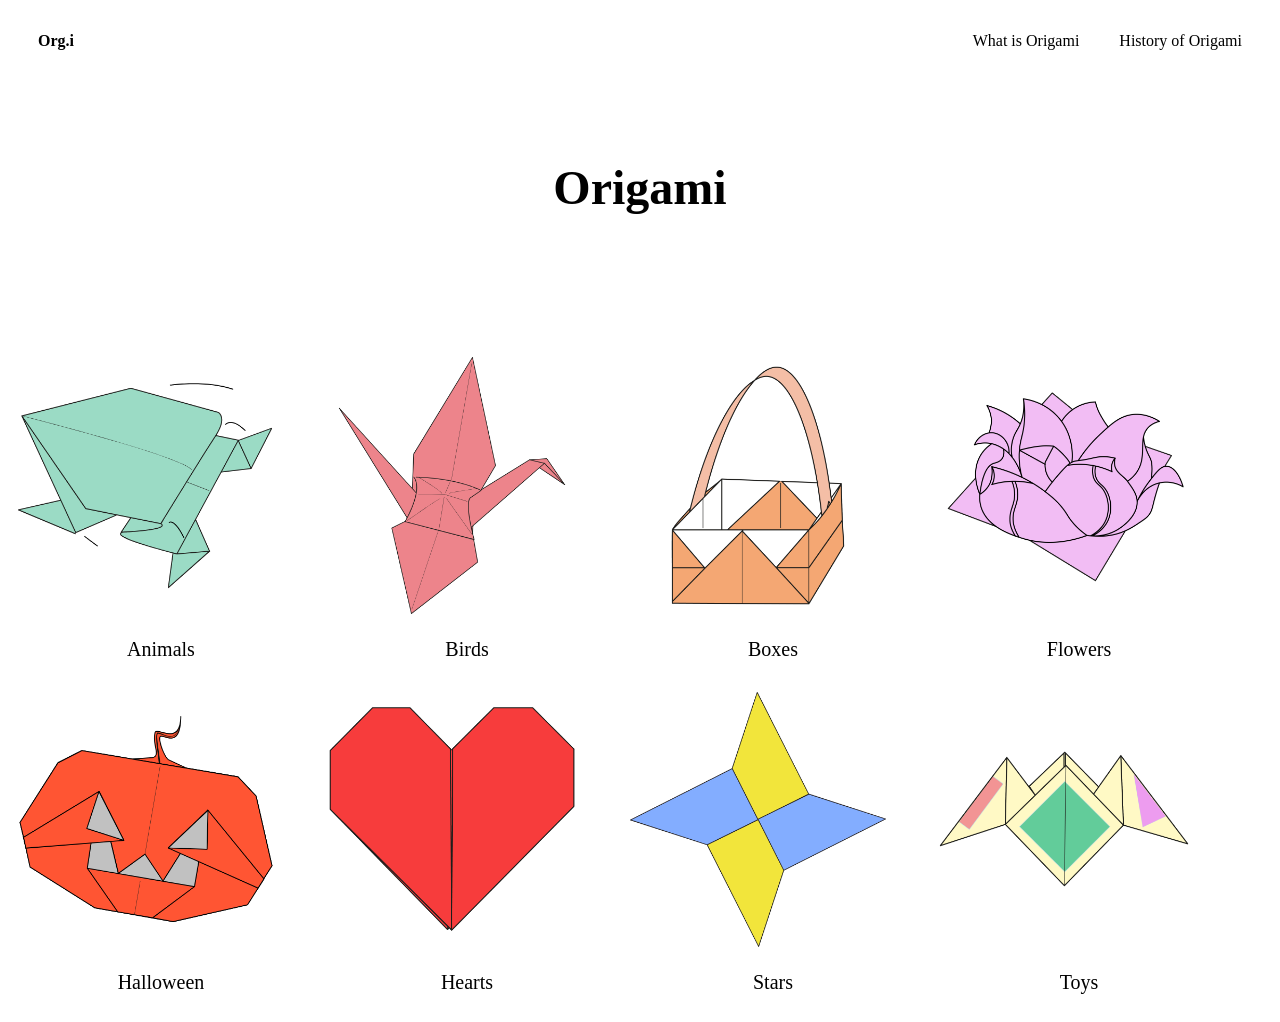
==== index.html @ 23ea43a5 "target remove" ====
<!DOCTYPE html>
<head>
    <title>Origami</title>
    <link rel="stylesheet" href="Org.css">

</head>

<body>

<div class="navbar">
    <a href="https://www.britannica.com/art/origami/History-of-origami">History of Origami</a>
    <a href="https://www.britannica.com/art/origami">What is Origami</a>
    <a href="index.html" class="left">Org.i</a>
  
  </div>
  
  
  
      <div class="header">
          <h1>Origami</h1>
      </div>
  

<div class="gallery">

    <div class="gallery-item">
      <a href="Animals.html">
        <img src="Images/Animals/Animalsthumbnail.png" alt="Animals" width="600" height="400">
      </a>
      <div class="desc">Animals</div>
    </div>
    
    <div class="gallery-item">
      <a href="Birds.html">
        <img src="Images/Birds/Birdsthumbnail.png" alt="Birds" width="600" height="400">
      </a>
      <div class="desc">Birds</div>
    </div>
    
    <div class="gallery-item">
      <a href="Boxes.html">
        <img src="Images/Boxes/Boxesthumbnail.png" alt="Boxes" width="600" height="400">
      </a>
      <div class="desc">Boxes</div>
    </div>

    <div class="gallery-item">
      <a href="Flowers.html">
        <img src="Images/Flowers/Flowersthumbnail.png" alt="Flowers" width="600" height="400">
      </a>
      <div class="desc">Flowers</div>
    </div>

    <div class="gallery-item">
      <a href="Halloween.html">
        <img src="Images/Halloween/Halloweenthumbnail.png" alt="Halloween" width="600" height="400">
      </a>
      <div class="desc">Halloween</div>
    </div>

    <div class="gallery-item">
      <a href="Hearts.html">
        <img src="Images/Hearts/Heartthumbnail.png" alt="Hearts" width="600" height="400">
      </a>
      <div class="desc">Hearts</div>
    </div>
    
    <div class="gallery-item">
      <a href="Stars.html">
        <img src="Images/Stars/Starsthumbnail.png" alt="Stars" width="600" height="400">
      </a>
      <div class="desc">Stars</div>
    </div>


      <div class="gallery-item">
        <a href="Toys.html">
          <img src="Images/Toys/Toysthumbnail.png" alt="Toys" width="600" height="400">
        </a>
        <div class="desc">Toys</div>
      </div>

    </div>
    
</body>

      


  </html>
    <style>
---- Org.css ----
* {
  box-sizing: border-box;
}

.header {
    padding: 100px;
    font-size: 150%;
    text-align: center;
    color: black;
    font-family: "Didot";
  }
          
  .header1 {
    padding: 300px;
    background: grey;
  }
  
  .navbar {
    background-color: white;
    padding: 10px;
  }
    
  .navbar a {
    float: right;
    display: block;
    color: black;
    text-align: center;
    padding: 14px 20px;
    text-decoration: none;
    font-size: medium;
    font-family: "Georgia";

  }
  
  
  .navbar a.left {
    float: left;
    font-weight: bolder;
  }
  
    
  .navbar a:hover {
    background-color: grey;
    color: white;
  }
          
  
  .gallery {
    display: flex;
    flex-wrap: wrap;
    justify-content: flex-start;

  }
  
  .gallery-item {
    margin: 5px;
    width: calc(25% - 20px);
    border-radius: 25px;
    

  }
  
  
  .gallery-item img {
    width: 90%;
    height: auto;
    border-radius: 30px;
  }


  .gallery-item img:hover {
    transition: .5s ease;
    border-radius: 85px 30px;
        border: 3px solid grey

  }

  
  .gallery-item div.desc {
    color:black;
    font-size: 20px;
    padding: 15px;
    text-align: center;
    font-family: "Georgia";

  }

footer {
  padding: 10px;
  text-align: center;
  background: white;
}


  @media only screen and (max-width: 768px) {
    div.gallery-item {
      width: calc(50% - 20px);
    }
  }
  
  @media only screen and (max-width: 480px) {
    div.gallery-item {
      width: calc(100% - 20px);
    }
  }
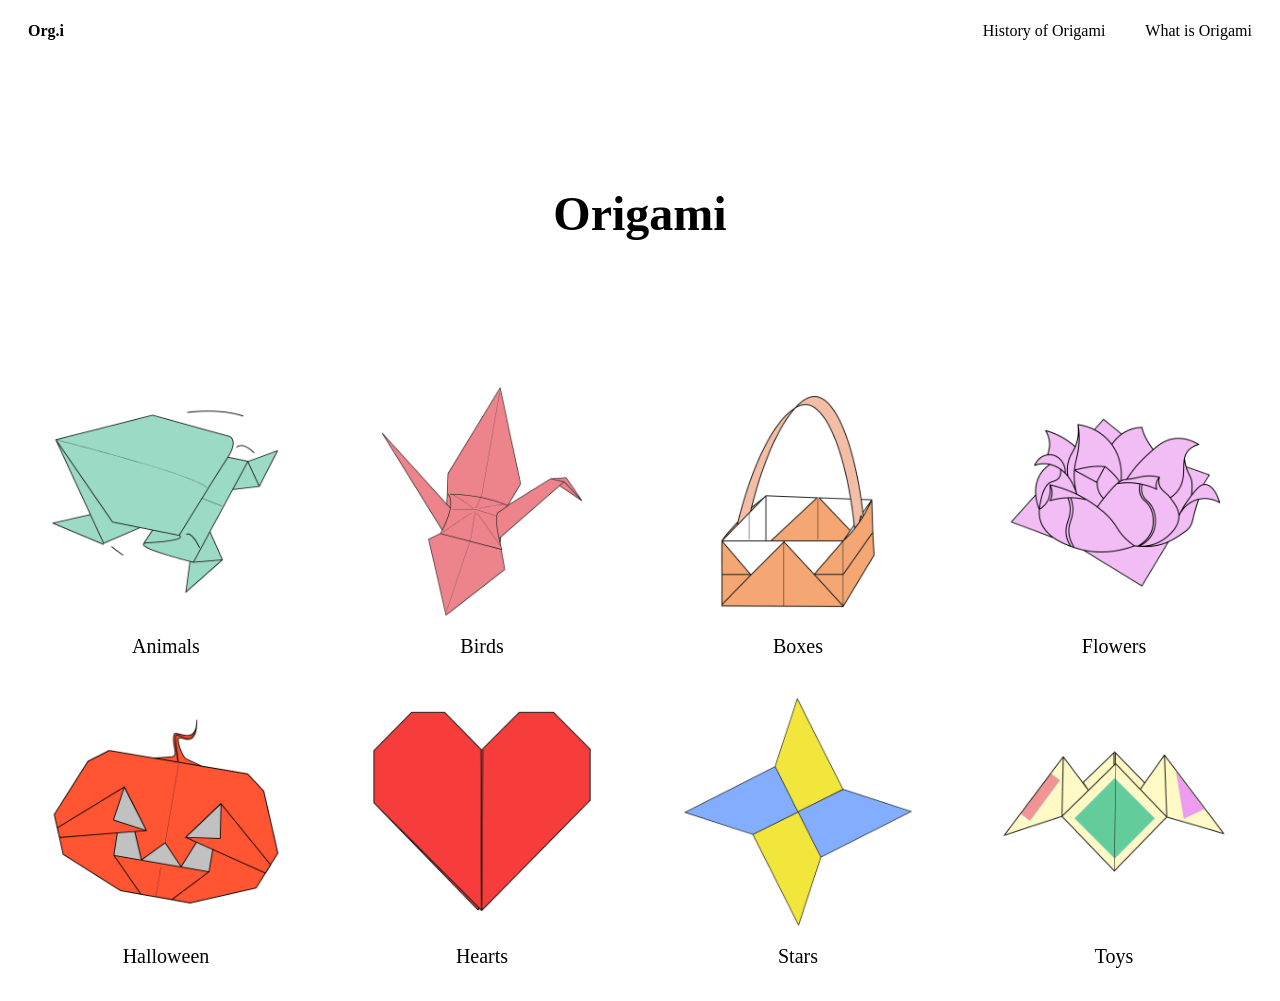
==== commit 1bab6b1d: "edit navbar in index and css" ====
--- a/index.html
+++ b/index.html
@@ -7,12 +7,15 @@
 
 <body>
 
-<div class="navbar">
+  <div class="navbar">
+    <a href="index.html" class="navbar-left">Org.i</a> 
+
+     <div class="navbar-right">
+      
     <a href="https://www.britannica.com/art/origami/History-of-origami">History of Origami</a>
     <a href="https://www.britannica.com/art/origami">What is Origami</a>
-    <a href="index.html" class="left">Org.i</a>
-  
-  </div>
+    </div>
+   </div>
   
   
   
--- a/Org.css
+++ b/Org.css
@@ -9,6 +9,7 @@
     color: black;
     font-family: "Didot";
   }
+  
           
   .header1 {
     padding: 300px;
@@ -17,27 +18,27 @@
   
   .navbar {
     background-color: white;
-    padding: 10px;
+    overflow: hidden;
   }
     
   .navbar a {
-    float: right;
+    float: left;
     display: block;
     color: black;
     text-align: center;
     padding: 14px 20px;
     text-decoration: none;
     font-size: medium;
-    font-family: "Georgia";
-
   }
   
+  .navbar-right{
+    float: right;
+  }
   
-  .navbar a.left {
-    float: left;
+  .navbar-left {
     font-weight: bolder;
   }
-  
+
     
   .navbar a:hover {
     background-color: grey;
@@ -48,34 +49,30 @@
   .gallery {
     display: flex;
     flex-wrap: wrap;
-    justify-content: flex-start;
-
+    justify-content: center;
   }
   
   .gallery-item {
-    margin: 5px;
+    margin: 10px;
     width: calc(25% - 20px);
     border-radius: 25px;
-    
-
   }
   
-  
   .gallery-item img {
-    width: 90%;
+    width: 80%;
+    display:block; 
     height: auto;
+    margin: 0 auto;
     border-radius: 30px;
   }
-
-
+  
   .gallery-item img:hover {
     transition: .5s ease;
     border-radius: 85px 30px;
-        border: 3px solid grey
+    border: 3px solid grey
 
   }
 
-  
   .gallery-item div.desc {
     color:black;
     font-size: 20px;
@@ -91,7 +88,6 @@
   background: white;
 }
 
-
   @media only screen and (max-width: 768px) {
     div.gallery-item {
       width: calc(50% - 20px);
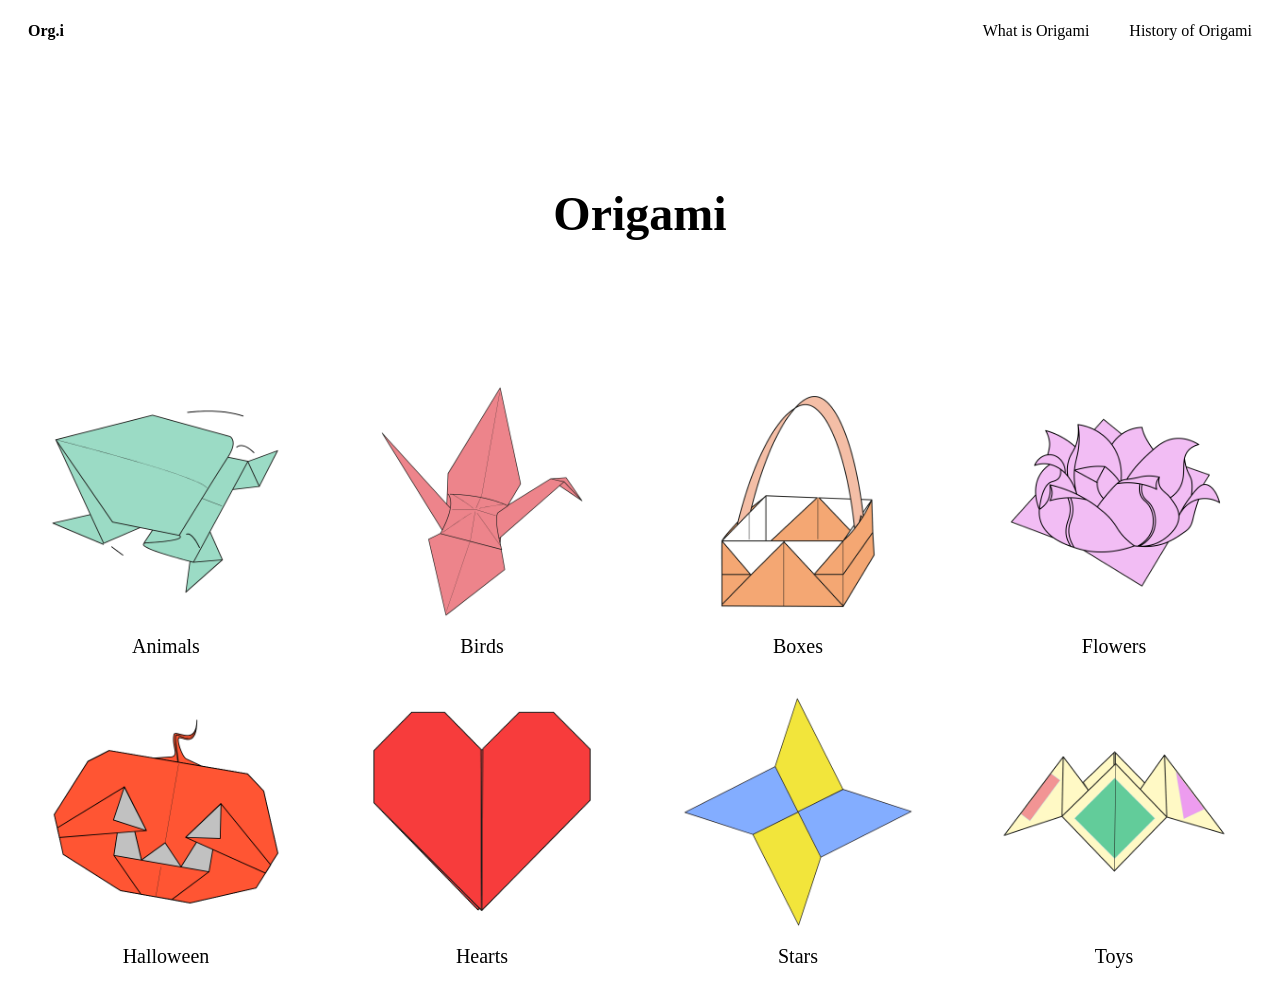
==== commit 7442e51d: "edit navbar for all html" ====
--- a/index.html
+++ b/index.html
@@ -12,8 +12,8 @@
 
      <div class="navbar-right">
       
-    <a href="https://www.britannica.com/art/origami/History-of-origami">History of Origami</a>
-    <a href="https://www.britannica.com/art/origami">What is Origami</a>
+    <a href="What is Origami.html">What is Origami</a>
+    <a href="History of Origami.html">History of Origami</a>
     </div>
    </div>
   
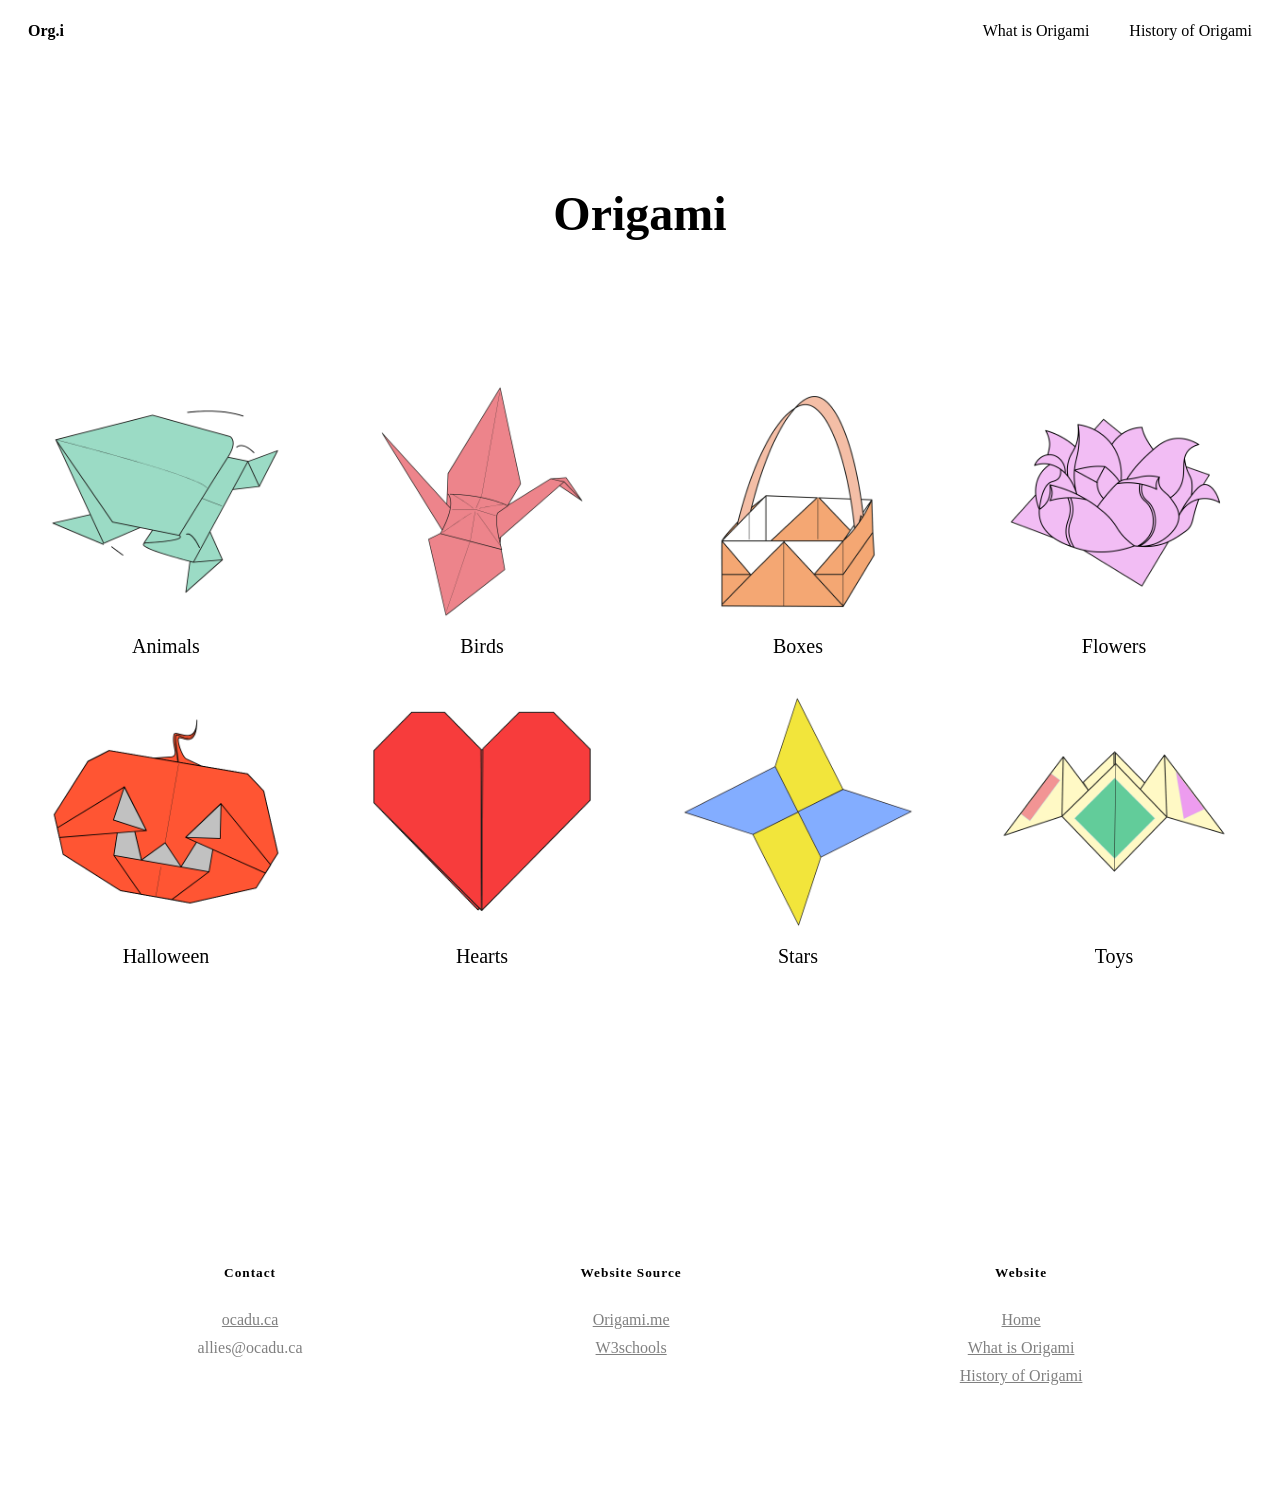
==== commit 6d08944d: "added footer to index html and css" ====
--- a/index.html
+++ b/index.html
@@ -85,10 +85,28 @@
 
     </div>
     
+    <div class="footer">
+      <div class="footer-1">
+        <h5>Contact</h5>
+        <a href="https://www.ocadu.ca/">ocadu.ca</a>
+        <div class="p">allies@ocadu.ca</div>
+      </div>
+
+      <div class="footer-2">
+        <h5>Website Source</h5>
+        <a href="https://origami.me/">Origami.me</a>
+        <a href="https://www.w3schools.com/">W3schools</a>
+      </div>
+
+      <div class="footer-3">
+        <h5>Website</h5>
+        <a href="index.html">Home</a>
+        <a href="What is Origami.html">What is Origami</a>
+        <a href="History of Origami.html">History of Origami</a>
+      </div>
+
+    </footer>
+
 </body>
 
-      
-
-
   </html>
-    <style>
--- a/Org.css
+++ b/Org.css
@@ -10,11 +10,6 @@
     font-family: "Didot";
   }
   
-          
-  .header1 {
-    padding: 300px;
-    background: grey;
-  }
   
   .navbar {
     background-color: white;
@@ -82,11 +77,45 @@
 
   }
 
-footer {
-  padding: 10px;
+
+
+.footer{
+  margin-top: 150px;
+  width: 100%;
+  padding: 100px 15%;
+  color: black;
+  display: flex;
+}
+
+.footer a{
+  display: block;
+  color: grey;
+  margin-bottom: 10px;
+}
+
+.p{
+  display: block;
+  color: grey;
+  text-decoration: none;
+  margin-bottom: 10px;
+}
+
+
+.footer div{
   text-align: center;
-  background: white;
 }
+
+.footer-2{
+  flex-grow: 2;
+}
+
+.footer div h5{
+  font-weight: 900;
+  margin-bottom: 30px;
+  letter-spacing: 1px;
+}
+
+
 
   @media only screen and (max-width: 768px) {
     div.gallery-item {
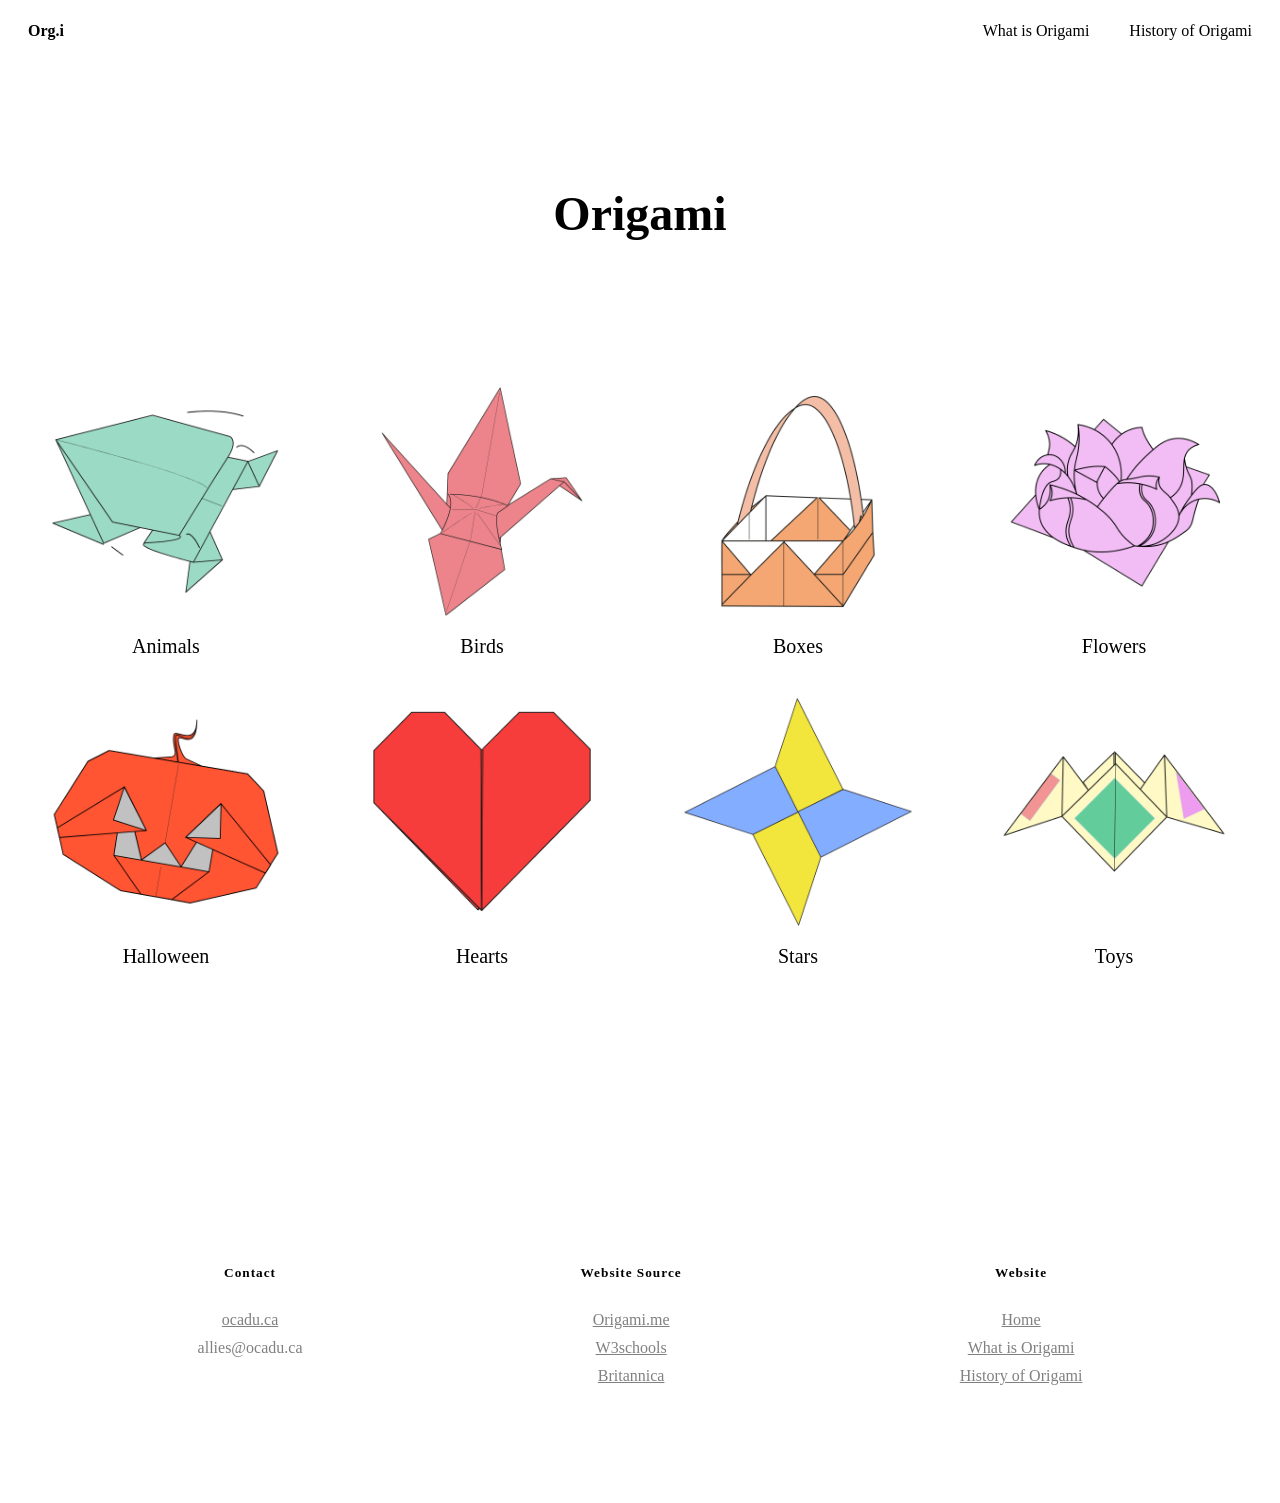
==== commit a2604c78: "adding link to index html" ====
--- a/index.html
+++ b/index.html
@@ -96,6 +96,7 @@
         <h5>Website Source</h5>
         <a href="https://origami.me/">Origami.me</a>
         <a href="https://www.w3schools.com/">W3schools</a>
+        <a href="https://www.britannica.com/art/origami">Britannica</a>
       </div>
 
       <div class="footer-3">
